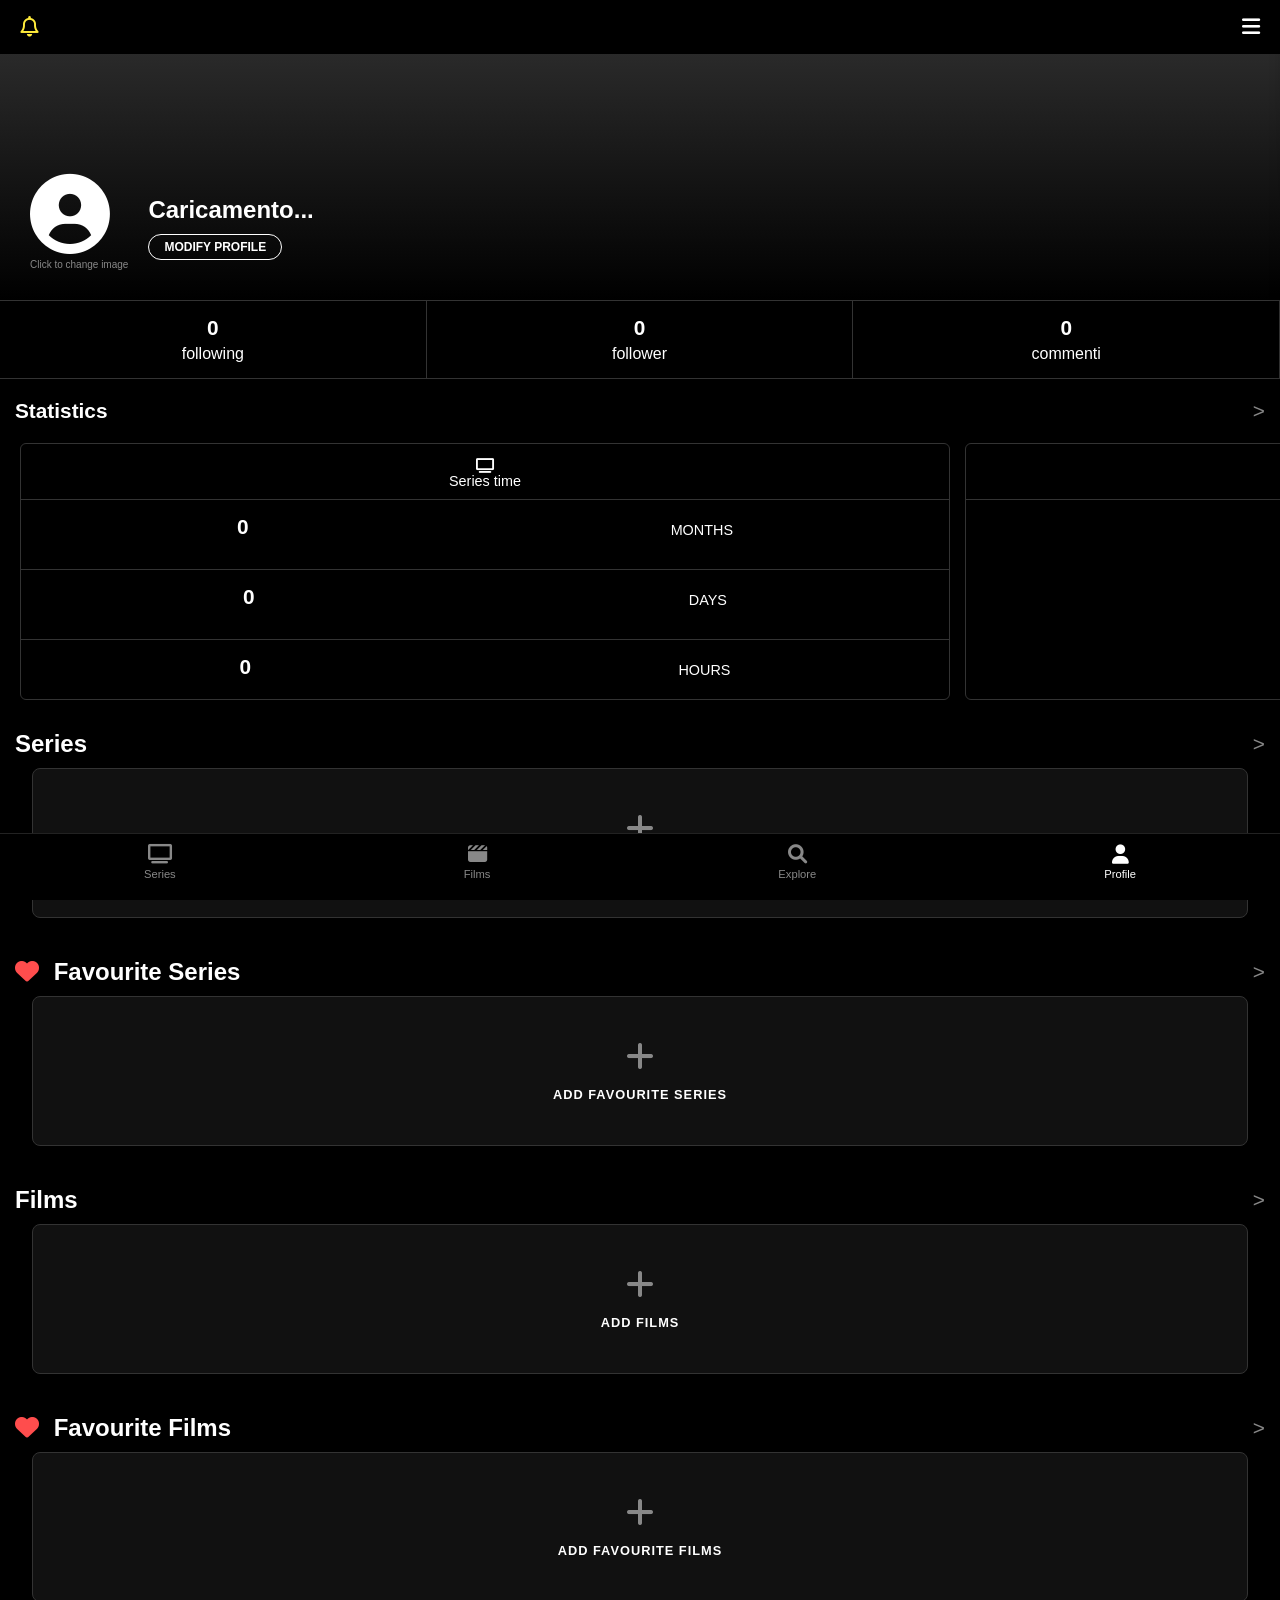
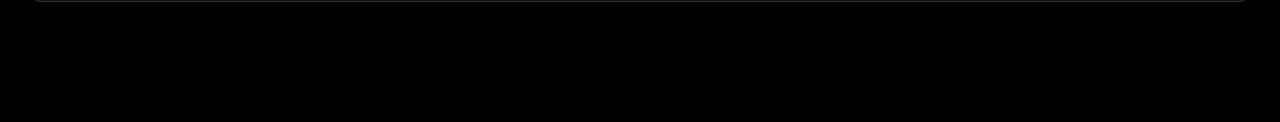
==== index.html @ 7d86c6ba "Merge pull request #9 from falcicchioandrea/file_css/feature_base File css/feature base" ====
<!DOCTYPE html>
<html lang="en">
    <head>
        <meta charset="UTF-8">
        <meta name="viewport" content="width=device-width, initial-scale=1.0">
        <title>TV Time - User Profile</title>
        <meta name="description" content="TV Time - User Profile">

        <link rel="icon" href="assets/favicon.ico" type="image/x-icon">   
        <link rel="stylesheet" href="style.css">
        <link rel="stylesheet" href="https://cdnjs.cloudflare.com/ajax/libs/font-awesome/6.0.0-beta3/css/all.min.css">
        <script src="script.js" defer></script>
    </head>
    <body>
        <!-- Header Section-->
         <header class="header">
            <a href="#" class="bell-icon"><i class="far fa-bell"></i></a> <!-- Dobbiamo aggiungere un file notifiche.html a cui reinderizzare l'utente quando clicca sulla campanella-->
            <button class="menu-btn" aria-label="Open settings menu"><i class="fa-solid fa-bars"></i></button> <!-- Dobbiamo aggiungere un menu a comparsa quando l'utente clicca sull'icona del menu -->
         </header>
        
        <nav class="side-menu" id="side-menu" aria-label="Settings Menu">
            <div class="menu-header">
                <h3>Impostazioni</h3>
                <button id="close-menu-btn" aria-label="Chiudi Menu">
                    <i class="fas fa-times"></i>
                </button>
            </div>
            <ul>
                <li><a href="#"><i class="fas fa-cog"></i> Preferenze </a></li>
                <li><a href="#"><i class="fas fa-question-circle"></i> Supporto </a></li>
                <li><a href="#"><i class="fas fa-sign-out-alt"></i> Logout </a></li>
            </ul>
        </nav>

        <div class="menu-overlay" id="menu-overlay"></div>

        <!-- Hero Section -->
         <section class="hero-section" aria-label="User Profile Hero Section">
            <div class="profile-image">
                <i class="fas fa-circle-user" id="profile-picture"></i>  <!-- Da gestire con JavaScript -->
                <label for="upload-image" class="upload-label">Click to change image</label> 
                <input type="file" id="upload-image" accept="image/*" style="display:none;"> 
            </div>
            <div class="profile-details">
                <h1 id="username">Caricamento...</h1> <!-- Dobbiamo sostituire "Caricamento..."con il nome reale dell'utente, si fa con JavaScript al momento del login -->
                <button class="edit-profile" aria-label="Edit Profile">MODIFY PROFILE</button>
            </div>
         </section>

        <!-- Main Section -->
         <main class="main content">
            <section class="social-statistics" aria-label="User Social Statistics">
                <div class="stat-item">
                    <span class="count" id="following-count">0</span>
                    <span class="label">following</span>
                </div>
                <div class="stat-item">
                    <span class="count" id="follower-count">0</span>
                    <span class="label">follower</span>
                </div>
                <div class="stat-item">
                    <span class="count" id="comment-count">0</span>
                    <span class="label">commenti</span>
                </div>
            </section>

            <section class="statistics-section" aria-label="User Watching Statistics">
                <div class="statistics-header">
                    <h2>Statistics</h2>
                    <span class="arrow-icon">></span>
                </div>
                <div class="statistics-grid">
                    <div class="statistic-card">
                        <i class="fas solid fa-tv"></i> Series time
                        <div><span class="count" id="series-months">0</span> MONTHS</div>
                        <div><span class="count" id="series-days">0</span> DAYS</div>
                        <div><span class="count" id="series-hours">0</span> HOURS</div>
                    </div>
                    <div class = "statistic-card">
                        <i class="fas solid fa-clapperboard"></i> Episodes watched
                        <div><span class="count" id="episodes-watched">0</span>
                        </div>
                    </div>
                    <div class="statistic-card">
                        <i class="fas solid fa-tv"></i> Films time 
                        <div><span class="count" id="films-months">0</span> MONTHS</div>
                        <div><span class="count" id="films-days">0</span> DAYS</div>
                        <div><span class="count" id="films-hours">0</span> HOURS</div>
                    </div>
                    <div class="statistic-card">
                        <i class="fas solid fa-clapperboard"></i> Films watched
                        <div><span class="count" id="films-watched">0</span></div>
                    </div>
                </div>
            </section>

            <section class="series-section" aria-label="User Series Section">
                <div class="series__header">
                    <h2>Series</h2>
                    <span class="arrow-icon">></span>
                </div>

                <button class="add-box" type="button">
                    <i class="fas fa-solid fa-plus"></i>
                    <span>ADD SERIES</span> 
                </button>
            </section>

            <section class="favseries-section" aria-label="User Favourite Series Section">
                <div class="favseries__header">
                    <h2><i class="fas fa-heart"></i> Favourite Series</h2>
                    <span class="arrow-icon">></span>
                </div>

                <button class="add-box" type="button">
                    <i class="fas fa-solid fa-plus"></i>
                    <span>ADD FAVOURITE SERIES</span> 
                </button>
            </section>

            <section class="films-section" aria-label="User Films Section">
                <div class="films__header">
                    <h2>Films</h2>
                    <span class="arrow-icon">></span>
                </div>

                <button class="add-box" type="button">
                    <i class="fas fa-solid fa-plus"></i>
                    <span>ADD FILMS</span> 
                </button>
            </section>

            <section class="favfilms-section" aria-label="User Favourite Films Section">
                <div class="favfilms__header">
                    <h2><i class="fas fa-heart"></i> Favourite Films</h2>
                    <span class="arrow-icon">></span>
                </div>

                <button class="add-box" type="button">
                    <i class="fas fa-solid fa-plus"></i>
                    <span>ADD FAVOURITE FILMS</span> 
                </button>
            </section>
         </main>

        <!-- Footer (Navigation Bar) -->
         <footer class="footer" aria-label="Site Footer">
            <nav aria-label="Main navigation">
                <ul class="nav-list">
                    <li><a href="#" aria-label="Series"><i class="fas fa-tv"></i> Series</a></li>
                    <li><a href="#" aria-label="Films"><i class="fas fa-clapperboard"></i> Films</a></li>
                    <li><a href="explore.html" aria-label="Explore"><i class="fas fa-search"></i> Explore</a></li>
                    <li><a href="index.html" aria-label="Profile"><i class="fas fa-user"></i> Profile</a></li>
                </ul>
            </nav>
         </footer>

         <script src="script.js"></script>
    </body>
</html>
---- style.css ----
:root {
    /* Color Variables */
    --primary-color: #102a67;
    --secondary-color: #501f87;
    --color-bg: #000000;
}

* {
    margin: 0;
    padding: 0;
    box-sizing: border-box;
    /* Include padding e border nella dimensione totale degli elementi */
}

/* Header Section */
header {
    display: flex;
    /* Attiva Flexbox: trasforma il contenitore in una riga */
    justify-content: space-between;
    /* Spinge il primo elemento a sinistra e l'ultimo a destra */
    align-items: center;
    /* Centra verticalmente le icone se hanno altezze diverse */
    padding: 15px 20px;
    /* Crea respiro dai bordi (sopra-sotto, destra-sinistra) */
    position: fixed;
    /* Lo "stacchiamo" dal flusso per sovrapporlo allo sfondo */
    width: 100%;
    /* Essendo absolute, dobbiamo dirgli di occupare tutta la larghezza */
    z-index: 10;
    background: #000;
    /* Lo tiene "sopra" a tutto il resto */
}

.bell-icon {
    color: #ffeb3b;
    /* Colore giallo della campana */
    font-size: 1.3rem;
    /* Dimensione dell'icona */
}

.menu-btn {
    /* 1. Rimuoviamo gli stili di default del pulsante */
    background: none;
    /* Toglie lo sfondo grigio */
    border: none;
    /* Toglie il bordo nero/grigio */
    padding: 0;
    /* Rimuove spazi interni extra */
    cursor: pointer;
    /* Fa apparire la "manina" al passaggio del mouse */

    /* 2. Coloriamo e dimensioniamo l'icona all'interno */
    color: white;
    /* Rende le lineette/puntini bianchi */
    font-size: 1.3rem;
    /* Ingrandisce l'icona quanto basta */

    /* 3. Allineamento */
    display: flex;
    /* Per allineare l'icona al centro del pulsante */
    align-items: center;
    /* Centra verticalmente l'icona rispetto al box */
    justify-content: center;
    /* Centra orizzontalmente l'icona rispetto al box */
}

/* Hero Section */
.hero-section {
    display: flex;
    /* Allinea i figli (.profile-image e .profile-details) in riga */
    align-items: flex-end;
    /* Spinge tutto verso il basso della sezione */
    padding: 30px;
    /* Spazio dai bordi */
    height: 300px;
    /* Altezza della sezione */
    background: linear-gradient(180deg, #333 0%, #000 100%);
    /* Sfumatura da grigio a nero */
    color: white;
    /* Colore del testo*/
}

.profile-image {
    position: relative;
    /* Serve per posizionare la label sopra l'icona */
    margin-right: 20px;
    /* Distanza dal testo MODIFY a destra */
}

.profile-image i {
    font-size: 80px;
    /* Grandezza dell'icona FontAwesome */
    color: white;
    display: block;
    /* Rende l'icona un blocco per posizionare la label sotto di essa */
}

/* !!! Qui in realtà vorrei eliminare la label "Click to change Image" e permettere di cliccare direttamente sull'icona */

.upload-label {
    display: block;
    font-size: 10px;
    color: #888;
    cursor: pointer;
    /* Cambia il cursore per indicare che è cliccabile */
    margin-top: 5px;
    text-align: center;
}

.profile-details {
    display: flex;
    flex-direction: column;
    /* Mette in colonna l'username e il bottone */
    gap: 10px;
    /* Spazio tra username e bottone */
    padding-bottom: 10px;
    /* Allineamento con la base dell'icona */
}

#username {
    font-size: 24px;
    font-weight: bold;
    margin: 0;
    /* Rimuove margini extra del tag h1 */
}

.edit-profile {
    background-color: transparent;
    /* Sfondo vuoto: in modo da riottenere il nero dell'Hero in background */
    color: white;
    /* Testo bianco */
    border: 1px solid white;
    /* Bordo sottile */
    border-radius: 20px;
    /* Arrotonda i lati */
    padding: 5px 15px;
    /* Spazio interno (sopra-sotto, destra-sinistra) */
    font-size: 12px;
    font-weight: bold;
    /* Grassetto */
    cursor: pointer;
    width: fit-content;
    /* Il bottone si adatta alla lunghezza del testo MODIFY PROFILE */
    transition: 0.3s;
    /* Rende l'hover più morbido */
}

.edit-profile:hover {
    background-color: white;
    /* Inverte i colori al passaggio del mouse */
    color: black;
}

/* Main Section */
.social-statistics {
    display: flex;
    /* Trasforma la sezione in una riga orizzontale */
    width: 100%;
    /* Occupa tutta la larghezza disponibile */
    background-color: #000;
    /* Sfondo nero profondo */
    border-top: 1px solid #333;
    /* Linea grigia sottile sopra */
    border-bottom: 1px solid #333;
    /* Linea grigia sottile sotto */
    color: white;
    /* Testo bianco */
}

.stat-item {
    flex: 1;
    /* Forza le 3 scatole a dividersi lo spazio in parti uguali (1/3 ciascuna) */
    display: flex;
    /* Usiamo flex anche qui per allineare il contenuto interno */
    flex-direction: column;
    /* Mette in colonna il numero e la scritta */
    align-items: center;
    /* Centra tutto orizzontalmente */
    padding: 15px 0;
    /* Spazio interno sopra e sotto per dare "respiro" */
    border-right: 1px solid #333;
    /* Crea la linea verticale divisoria sulla destra di ogni scatola */
}

.count {
    color: #ffffff;
    /* Bianco puro */
    font-size: 1.2rem;
    /* Un po' più grande del testo normale */
    font-weight: bold;
    /* Grassetto per farlo risaltare */
    margin-bottom: 5px;
    /* Spazio tra il numero e la scritta */
}

body {
    background-color: #000000;
    /* Nero assoluto */
    margin: 0;
    /* Rimuove i bordi bianchi predefiniti del browser */
    padding: 0;
    color: #ffffff;
    /* Testo bianco di base per tutta la pagina */
    font-family: sans-serif;
    /* Un font pulito */
}

/* Sezione Statistiche */
.statistics-header {
    display: flex;
    /* Flexbox per allineare titolo e freccia sulla stessa riga */
    justify-content: space-between;
    /* Spinge titolo e freccia ai lati */
    align-items: center;
    padding: 20px 10px;
    color: white;
    /* Colore del testo del titolo e della freccia */
}

.statistics-header h2 {
    font-size: 1.3rem;
    font-weight: bold;
}

.arrow-icon {
    color: #888;
    /* Grigio per la freccetta */
    font-size: 1.3rem;
}

.statistics-grid {
    display: flex;
    flex-wrap: nowrap;
    /* Impedisce alle card di andare a capo, creando una riga orizzontale */
    overflow-x: auto;
    /* Crea 4 colonne uguali */
    gap: 15px;
    padding: 10px 20px;
    /* Spazio tra le card */
}

.statistics-grid::-webkit-scrollbar {
    display: none;
    /* Per Chrome, Safari e Opera */
}

.statistic-card {
    background-color: #000;
    border: 1px solid #333;
    /* Bordo grigio scuro */
    border-radius: 6px;
    padding: 0;
    scroll-snap-align: center;
    text-align: center;
    color: white;
    display: flex;
    flex-direction: column;
    flex: 0 0 75%;
    /* Ogni card occupa l'75% della larghezza del container, lasciando spazio per lo scroll */
    padding-top: 15px;
    font-size: 0.9rem;
}

.statistic-card > div,
.statistic-card .count-container {
    display: flex;
    justify-content: space-around;
    align-items: center;
    border-top: 1px solid #333;
    margin-top: 10px;
    padding: 15px 5px;
    width: 100%;
}

.count {
    display: block;
    /* Mette il numero sopra la scritta */
    font-size: 1.3rem;
    font-weight: bold;

}

.statistic-card span:not(.count) {
    /* Le scritte MONTHS, DAYS... */
    font-size: 0.6rem;
    color: #888;
    text-transform: uppercase;
}

.statistic-card small {
    font-size: 0.6rem;
    color: #aaa;
    display: block;
}

/* DA SISTEMARE ALCUNE COSE DELLA SEZIONE STATISTICS !!!!!! */

/* SEZIONI FILM E SERIE TV */
/* Applichiamo lo stesso stile a tutti gli header delle sezioni */
[class*="__header"], .statistics-header {
    display: flex;              
    justify-content: space-between;
    align-items: center;
    padding: 20px 15px 10px; /* Più spazio sopra, meno sotto verso il box */
    color: white;
}

[class*="__header"] h2 i {
    color: #ff4d4d; /* Colore rosso per il cuore dei preferiti */
    margin-right: 8px;
}

.add-box {
    width: 95%;                 /* Quasi tutta la larghezza */
    margin: 0 auto 20px;        /* Centrato con spazio sotto */
    height: 150px;              /* Altezza per essere cliccabile */
    background-color: #111;     /* Grigio leggermente diverso dallo sfondo */
    border: 1px solid #333;     /* Bordo sottile */
    border-radius: 8px;
    display: flex;
    flex-direction: column;     /* Icona sopra, testo sotto */
    justify-content: center;
    align-items: center;
    gap: 15px;
    color: white;
    cursor: pointer;
}

.add-box:hover {
    background-color: #1a1a1a;       /* Si schiarisce al passaggio */
}

.add-box i {
    font-size: 2rem;            /* Icona del "+" grande */
    color: #888;
}

.add-box span {
    font-size: 0.8rem;
    font-weight: bold;
    letter-spacing: 1px;
}

/* Footer Section */

.footer {
    position: fixed;            /* Rimane fisso sullo schermo */
    bottom: 0;
    left: 0;
    width: 100%;
    background-color: #000;     /* Sfondo nero pieno */
    border-top: 1px solid #222; /* Linea di separazione sottile */
    padding: 10px 0 20px;       /* Più padding sotto */
    z-index: 100;               /* Sempre sopra agli altri elementi */
}

.nav-list {
    display: flex;
    justify-content: space-around; /* Distribuisce le 4 icone in modo equo */
    list-style: none;
    padding: 0;
    margin: 0;
}

.nav-list li a {
    text-decoration: none;
    color: #888;                /* Colore icone non attive */
    display: flex;
    flex-direction: column;     /* Icona sopra, testo sotto */
    align-items: center;
    font-size: 0.7rem;
    gap: 5px;
}

/* Quando l'utente è sulla pagina Profilo (index.html) */
.nav-list li a[aria-label="Profile"] {
    color: white;               /* L'icona attiva diventa bianca */
}

.nav-list i {
    font-size: 1.2rem;          /* Dimensione icone footer */
}

main {
    padding-bottom: 100px; /* Crea uno spazio per non far coprire i box dal footer */
}


ul {
    list-style-type: none;
}

.side-menu {
    position: fixed;
    /* Posiziona il menu lateralmente */
    top: 0;
    right: -300px;
    /* Nasconde il menù fuori dallo schermo a destra */
    width: 300px;
    height: 100vh;
    /* Occupa tutta l'altezza dello schermo */
    background-color: #000000;
    box-shadow: -2px 0 10px rgba(0, 0, 0, 0.1);
    transition: right 0.3s ease;
    z-index: 1000;
    /* Assicura che il menu sia sopra tutto */
    padding: 30px;
}

.side-menu.active {
    right: 0;
    /* Quando ha la classe 'active', scorre a destra */
}

.menu-overlay {
    position: fixed;
    top: 0;
    left: 0;
    width: 100vw;
    height: 100vh;
    background-color: rgba(0, 0, 0, 0.5);
    display: none;
    /* Nascosto di default */
    z-index: 999;
}

.menu-overlay.active {
    display: block;
    /* Quando ha la classe 'active', si mostra */
}

.menu-header {
    display: flex;
    /* Permette allineamento flessibile */
    justify-content: space-between;
    align-items: center;
    margin-bottom: 20px;
}

#close-menu-btn {
    background: none;
    /* Sfondo trasparente */
    border: none;
    /* Nessun bordo */
    color: white;
    /* Testo bianco */
    font-size: 1.5rem;
    /* Dimensione del testo (più grande) */
    cursor: pointer;
    /* Cambia il cursore in un 'puntatore' per indicare che è cliccabile */
}
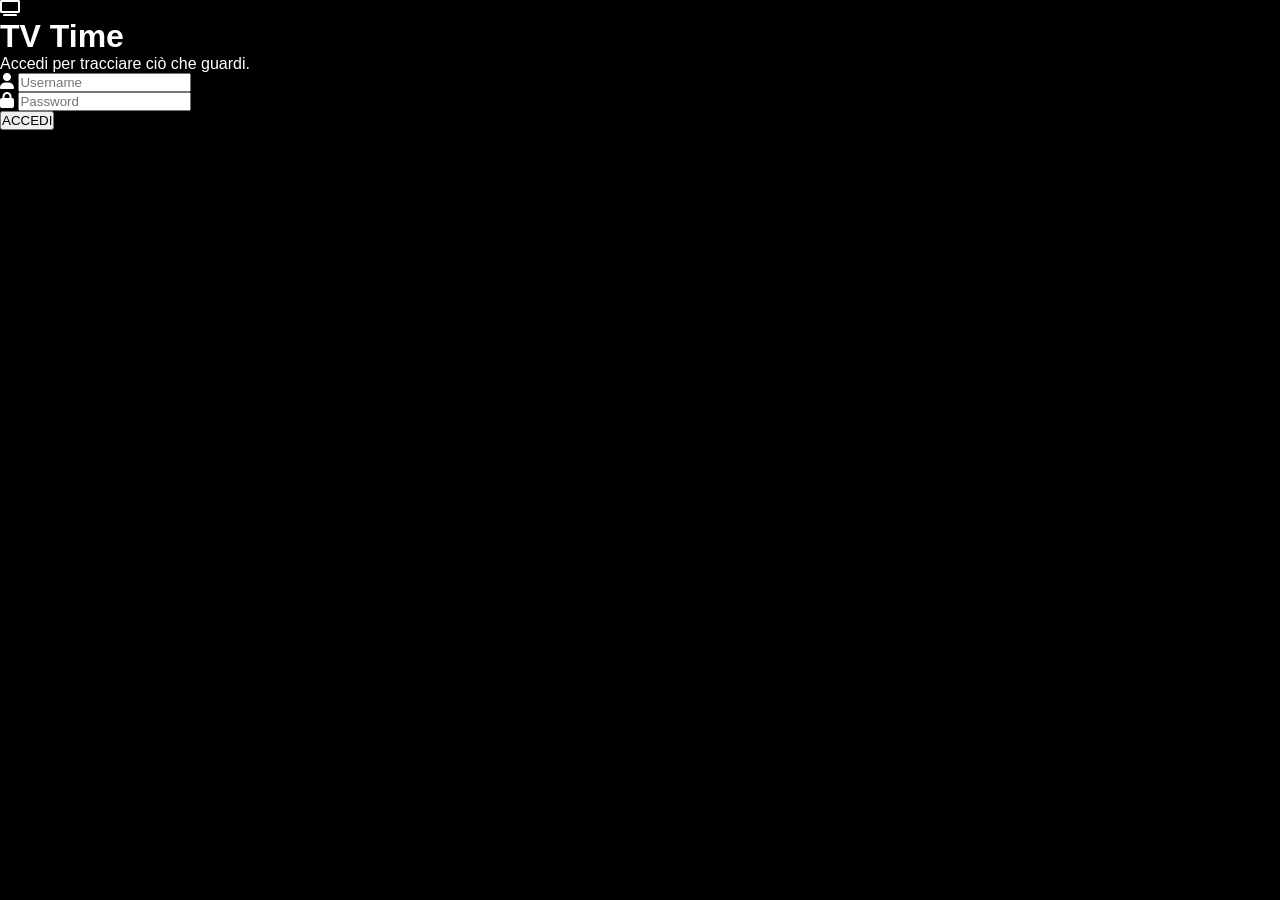
==== commit 3497095a: "Merge pull request #11 from falcicchioandrea/feature/hamburger-menu Feature/hamburger menu" ====
--- a/index.html
+++ b/index.html
@@ -20,15 +20,15 @@
         
         <nav class="side-menu" id="side-menu" aria-label="Settings Menu">
             <div class="menu-header">
-                <h3>Impostazioni</h3>
+                <h3>Menù</h3>
                 <button id="close-menu-btn" aria-label="Chiudi Menu">
                     <i class="fas fa-times"></i>
                 </button>
             </div>
             <ul>
-                <li><a href="#"><i class="fas fa-cog"></i> Preferenze </a></li>
-                <li><a href="#"><i class="fas fa-question-circle"></i> Supporto </a></li>
-                <li><a href="#"><i class="fas fa-sign-out-alt"></i> Logout </a></li>
+                <li><a href="#"><i class="fas fa-cog"></i> Impostazioni </a></li>
+                <li><a href="#"><i class="fas fa-share"></i> Condividi </a></li>
+                <li><a href="#"><i class="far fa-circle-question"></i> Help Center </a></li>
             </ul>
         </nav>
 
--- a/style.css
+++ b/style.css
@@ -261,7 +261,7 @@
     font-size: 0.9rem;
 }
 
-.statistic-card > div,
+.statistic-card>div,
 .statistic-card .count-container {
     display: flex;
     justify-content: space-around;
@@ -294,31 +294,41 @@
 }
 
 /* DA SISTEMARE ALCUNE COSE DELLA SEZIONE STATISTICS !!!!!! */
+/* Cioè visto che è stato fatto con LLM, rivedere e rimuovere parti superflue */
 
 /* SEZIONI FILM E SERIE TV */
 /* Applichiamo lo stesso stile a tutti gli header delle sezioni */
-[class*="__header"], .statistics-header {
-    display: flex;              
+[class*="__header"],
+.statistics-header {
+    display: flex;
     justify-content: space-between;
     align-items: center;
-    padding: 20px 15px 10px; /* Più spazio sopra, meno sotto verso il box */
+    padding: 20px 15px 10px;
+    /* Più spazio sopra, meno sotto verso il box */
     color: white;
 }
 
 [class*="__header"] h2 i {
-    color: #ff4d4d; /* Colore rosso per il cuore dei preferiti */
+    color: #ff4d4d;
+    /* Colore rosso per il cuore dei preferiti */
     margin-right: 8px;
 }
 
 .add-box {
-    width: 95%;                 /* Quasi tutta la larghezza */
-    margin: 0 auto 20px;        /* Centrato con spazio sotto */
-    height: 150px;              /* Altezza per essere cliccabile */
-    background-color: #111;     /* Grigio leggermente diverso dallo sfondo */
-    border: 1px solid #333;     /* Bordo sottile */
+    width: 95%;
+    /* Quasi tutta la larghezza */
+    margin: 0 auto 20px;
+    /* Centrato con spazio sotto */
+    height: 150px;
+    /* Altezza per essere cliccabile */
+    background-color: #111;
+    /* Grigio leggermente diverso dallo sfondo */
+    border: 1px solid #333;
+    /* Bordo sottile */
     border-radius: 8px;
     display: flex;
-    flex-direction: column;     /* Icona sopra, testo sotto */
+    flex-direction: column;
+    /* Icona sopra, testo sotto */
     justify-content: center;
     align-items: center;
     gap: 15px;
@@ -327,11 +337,13 @@
 }
 
 .add-box:hover {
-    background-color: #1a1a1a;       /* Si schiarisce al passaggio */
+    background-color: #1a1a1a;
+    /* Si schiarisce al passaggio */
 }
 
 .add-box i {
-    font-size: 2rem;            /* Icona del "+" grande */
+    font-size: 2rem;
+    /* Icona del "+" grande */
     color: #888;
 }
 
@@ -344,19 +356,25 @@
 /* Footer Section */
 
 .footer {
-    position: fixed;            /* Rimane fisso sullo schermo */
+    position: fixed;
+    /* Rimane fisso sullo schermo */
     bottom: 0;
     left: 0;
     width: 100%;
-    background-color: #000;     /* Sfondo nero pieno */
-    border-top: 1px solid #222; /* Linea di separazione sottile */
-    padding: 10px 0 20px;       /* Più padding sotto */
-    z-index: 100;               /* Sempre sopra agli altri elementi */
+    background-color: #000;
+    /* Sfondo nero pieno */
+    border-top: 1px solid #222;
+    /* Linea di separazione sottile */
+    padding: 10px 0 20px;
+    /* Più padding sotto */
+    z-index: 100;
+    /* Sempre sopra agli altri elementi */
 }
 
 .nav-list {
     display: flex;
-    justify-content: space-around; /* Distribuisce le 4 icone in modo equo */
+    justify-content: space-around;
+    /* Distribuisce le 4 icone in modo equo */
     list-style: none;
     padding: 0;
     margin: 0;
@@ -364,9 +382,11 @@
 
 .nav-list li a {
     text-decoration: none;
-    color: #888;                /* Colore icone non attive */
-    display: flex;
-    flex-direction: column;     /* Icona sopra, testo sotto */
+    color: #888;
+    /* Colore icone non attive */
+    display: flex;
+    flex-direction: column;
+    /* Icona sopra, testo sotto */
     align-items: center;
     font-size: 0.7rem;
     gap: 5px;
@@ -374,15 +394,18 @@
 
 /* Quando l'utente è sulla pagina Profilo (index.html) */
 .nav-list li a[aria-label="Profile"] {
-    color: white;               /* L'icona attiva diventa bianca */
+    color: white;
+    /* L'icona attiva diventa bianca */
 }
 
 .nav-list i {
-    font-size: 1.2rem;          /* Dimensione icone footer */
+    font-size: 1.2rem;
+    /* Dimensione icone footer */
 }
 
 main {
-    padding-bottom: 100px; /* Crea uno spazio per non far coprire i box dal footer */
+    padding-bottom: 100px;
+    /* Crea uno spazio per non far coprire i box dal footer */
 }
 
 
@@ -448,4 +471,66 @@
     /* Dimensione del testo (più grande) */
     cursor: pointer;
     /* Cambia il cursore in un 'puntatore' per indicare che è cliccabile */
+}
+
+/* Stile per la lista (ul) delle voci del menù laterale */
+.side-menu ul {
+    margin-top: 20px;
+    /* Crea uno spazio vuoto sopra la lista per separarla dall'intestazione (header) del menù */
+}
+
+/* Stile per i singoli elementi della lista (li) */
+.side-menu li {
+    margin-bottom: 10px;
+    /* Crea uno spazio vuoto sotto ogni voce per non farle sembrare troppo attaccate tra loro */
+}
+
+/* Stile per i link (a) cliccabili all'interno del menù */
+.side-menu a {
+    color: #e0e0e0;
+    /* Imposta un testo grigio chiaro che fa contrasto con lo sfondo nero senza affaticare la vista */
+    text-decoration: none;
+    /* Rimuove la fastidiosa sottolineatura predefinita dei link */
+    font-size: 1.1rem;
+    /* Aumenta leggermente la grandezza del testo per renderlo più leggibile */
+    display: flex;
+    /* Trasforma il link in un contenitore flessibile, essenziale per allineare icona e testo */
+    align-items: center;
+    /* Centra verticalmente l'icona rispetto al testo sulla stessa riga */
+    gap: 15px;
+    /* Imposta una distanza fissa (spazio vuoto) di 15px tra l'icona e il testo */
+    padding: 12px 15px;
+    /* Aggiunge spazio interno ingrandendo l'area cliccabile */
+    border-radius: 8px;
+    /* Arrotonda leggermente gli angoli del riquadro, visibile soprattutto all'hover */
+    transition: background-color 0.3s ease, color 0.3s ease;
+    /* Rende fluidi e morbidi (in 0.3 secondi) i cambiamenti di colore quando si fa hover */
+}
+
+/* Stato 'hover': cosa succede quando il mouse passa sopra il link */
+.side-menu a:hover {
+    background-color: #1a1a1a;
+    /* Mostra un riquadro di sfondo grigio scuro per evidenziare la selezione */
+    color: #ffffff;
+    /* Il testo, da grigio chiaro, diventa bianco puro brillante */
+}
+
+/* Stile per le icone (tag 'i' di FontAwesome) dentro i link */
+.side-menu a i {
+    font-size: 1.3rem;
+    /* Rende le icone leggermente più grandi del testo per dargli maggiore importanza */
+    width: 25px;
+    /* Impone una larghezza fissa. Evita che icone più larghe spostino il testo, mantenendo le scritte incolonnate */
+    text-align: center;
+    /* Centra le icone orizzontalmente nel loro blocco di 25px */
+    color: #888;
+    /* Imposta le icone a un grigio più scuro rispetto al testo di default */
+    transition: color 0.3s ease;
+    /* L'animazione fluida del colore si applica anche all'icona */
+}
+
+/* Cosa succede all'icona quando il mouse passa sopra il link intero */
+.side-menu a:hover i {
+    color: #ffffff;
+    /* Come il testo, anche l'icona si 'accende' diventando bianca quando selezionata */
 }
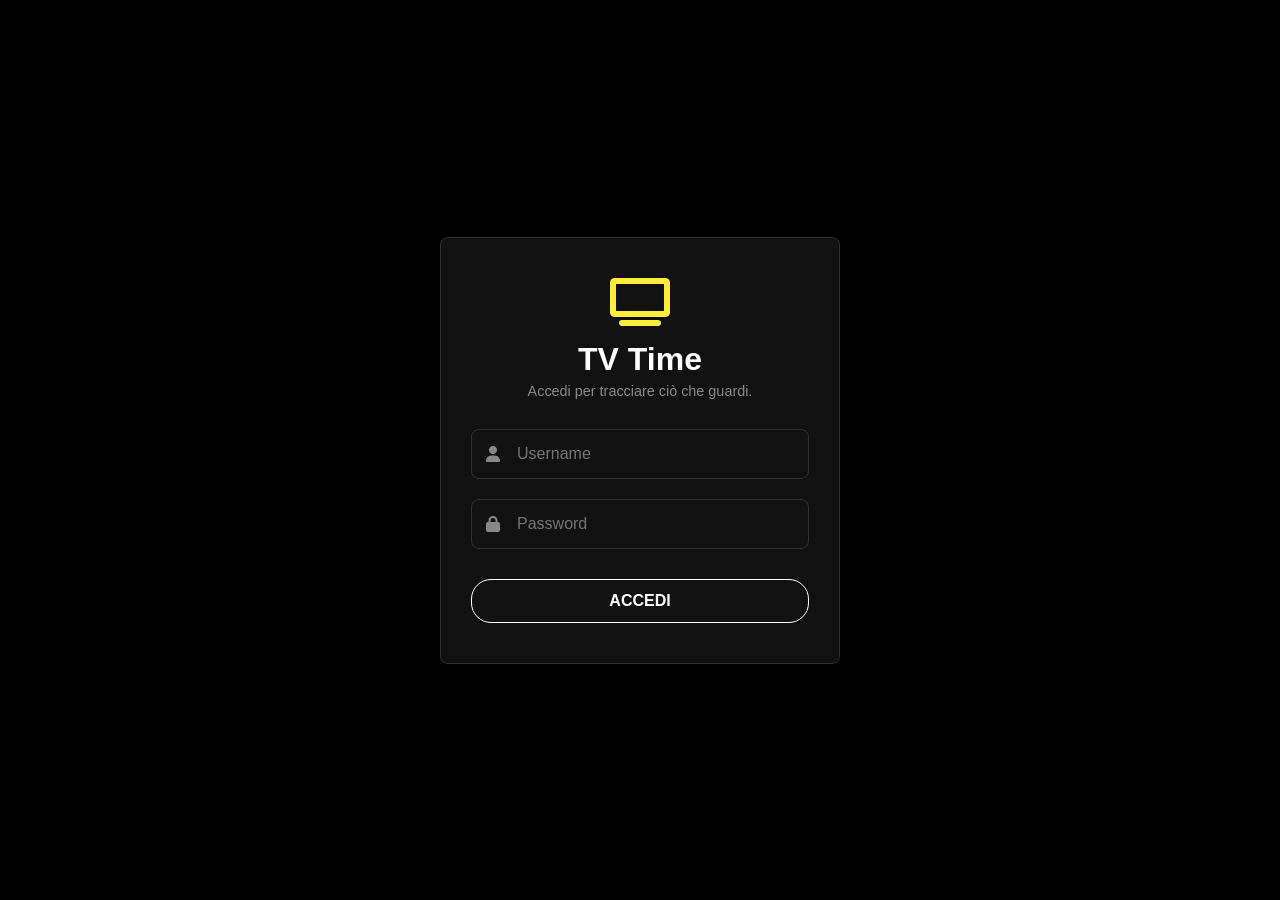
==== commit a381f8dd: "Merge branch 'main' into feat/login_page" ====
--- a/index.html
+++ b/index.html
@@ -1,5 +1,5 @@
 <!DOCTYPE html>
-<html lang="en">
+<html lang="it">
     <head>
         <meta charset="UTF-8">
         <meta name="viewport" content="width=device-width, initial-scale=1.0">
--- a/style.css
+++ b/style.css
@@ -473,6 +473,126 @@
     /* Cambia il cursore in un 'puntatore' per indicare che è cliccabile */
 }
 
+/* --- SEZIONE LOGIN --- */
+.login-body {
+    display: flex;
+    /* Permette di centrare verticalmente e orizzontalmente */
+    justify-content: center;
+    /* Posiziona il contenuto al centro (orizzontalmente) */
+    align-items: center;
+    /* Posiziona il contenuto al centro (verticalmente) */
+    height: 100vh;
+    /* Occupa tutta l'altezza dello schermo */
+    background-color: #000;
+    /* Sfondo nero */
+}
+
+.login-container {
+    background-color: #111;
+    /* Sfondo grigio scuro */
+    border: 1px solid #333;
+    /* Bordo grigio scuro */
+    border-radius: 8px;
+    /* Angoli arrotondati */
+    padding: 40px 30px;
+    /* Spazio interno: 40px sopra/sotto, 30px ai lati */
+    width: 90%;
+    /* Larghezza: 90% dello schermo */
+    max-width: 400px;
+    /* Larghezza massima: non superare i 400px */
+    text-align: center;
+    /* Centra il testo */
+    box-shadow: 0 4px 15px rgba(0, 0, 0, 0.2);
+    /* Ombra diffusa per staccare il box dallo sfondo */
+}
+
+/* Seleziona il titolo: TV Time */
+.login-header h1 {
+    font-size: 2rem;
+    /* Dimensione del carattere */
+    margin: 15px 0 5px;
+    /* Margine del titolo */
+}
+
+/* Seleziona il sottotitolo: Accedi per tracciare ciò che guardi. */
+.login-header p {
+    color: #888;
+    /* Colore del sottotitolo */
+    font-size: 0.9rem;
+    /* Dimensione del carattere */
+    margin-bottom: 30px;
+    /* Spazio sotto il sottotitolo */
+}
+
+/* Seleziona il logo*/
+.login-logo {
+    font-size: 3rem;
+    /* Dimensione del carattere */
+    color: #ffeb3b;
+    /* Colore del logo (lo stesso della campanella in alto a sx)*/
+}
+
+.login-form {
+    display: flex;
+    /* Permette di allineare gli elementi */
+    flex-direction: column;
+    /* Dispone gli elementi in colonna */
+    gap: 20px;
+    /* Aggiunge spazio tra gli elementi */
+}
+
+.input-group {
+    position: relative;
+    /* Per posizionare elementi in modo relativo all'interno del gruppo*/
+    display: flex;
+    /* Permette di allineare gli elementi */
+    align-items: center;
+    /* Posiziona il contenuto al centro (verticalmente) */
+}
+
+.input-group i {
+    position: absolute;
+    /* Per posizionare elementi in modo assoluto all'interno del gruppo*/
+    left: 15px;
+    /* Posiziona l'icona a 15px dal bordo sinistro */
+    color: #888;
+    /* Colore delle icone */
+}
+
+.input-group input {
+    width: 100%;
+    /* Occupa tutta la larghezza del gruppo */
+    padding: 15px 50px 15px 45px;
+    /* Spazio interno: 15px sopra/sotto, 50px a destra, 45px a sinistra */
+    border: 1px solid #333;
+    /* Bordo grigio scuro */
+    border-radius: 8px;
+    /* Angoli arrotondati */
+    background-color: #111;
+    /* Sfondo grigio scuro */
+    color: rgb(255, 255, 255);
+    /* Colore del testo */
+    font-size: 1rem;
+    /* Dimensione del carattere */
+}
+
+.login-btn {
+    background-color: transparent;      /* Sfondo trasparente */
+    color: white;                     /* Colore del testo */
+    border: 1px solid white;          /* Bordo bianco */
+    border-radius: 20px;                /* Angoli arrotondati */
+    padding: 12px;                      /* Spazio interno */
+    font-size: 1rem;                    /* Dimensione del carattere */
+    font-weight: bold;                  /* Testo in grassetto */
+    cursor: pointer;                    /* Cambia il cursore in un 'puntatore' per indicare che è cliccabile */
+    margin-top: 10px;                   /* Margine del bottone */
+}
+
+.login-btn:hover {
+    background-color: white;            /* Sfondo del bottone al passaggio del mouse */
+    color: black;                       /* Colore del testo al passaggio del mouse */
+
+  /* --- SEZIONE MENU HAMBURGER --- */
 /* Stile per la lista (ul) delle voci del menù laterale */
 .side-menu ul {
     margin-top: 20px;
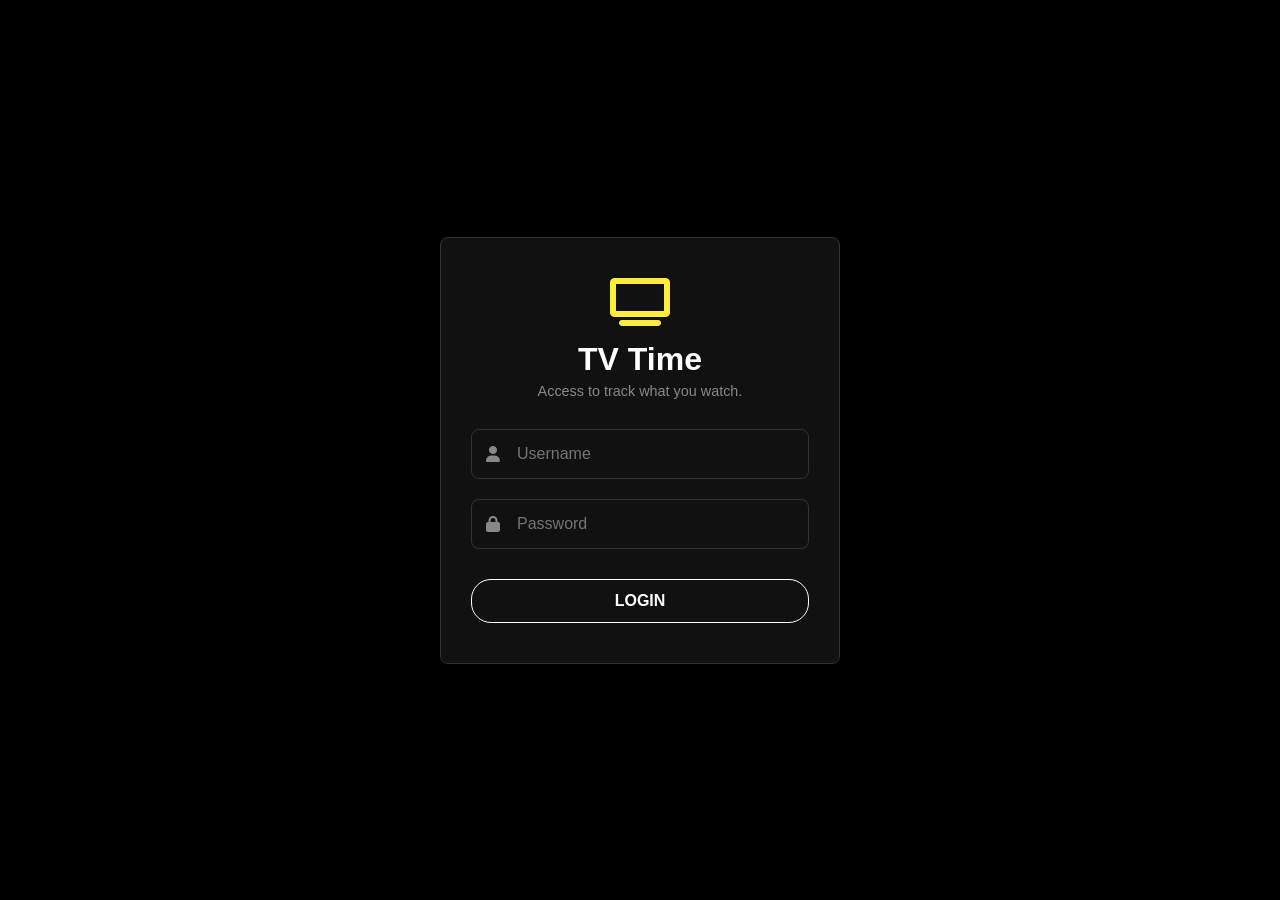
==== commit 0f7e13db: "Modificati i titoli" ====
--- a/index.html
+++ b/index.html
@@ -15,7 +15,7 @@
         <!-- Header Section-->
          <header class="header">
             <a href="#" class="bell-icon"><i class="far fa-bell"></i></a> <!-- Dobbiamo aggiungere un file notifiche.html a cui reinderizzare l'utente quando clicca sulla campanella-->
-            <button class="menu-btn" aria-label="Open settings menu"><i class="fa-solid fa-bars"></i></button> <!-- Dobbiamo aggiungere un menu a comparsa quando l'utente clicca sull'icona del menu -->
+            <button class="menu-btn" id="menu-btn" aria-label="Open settings menu"><i class="fa-solid fa-bars"></i></button> 
          </header>
         
         <nav class="side-menu" id="side-menu" aria-label="Settings Menu">
@@ -26,8 +26,8 @@
                 </button>
             </div>
             <ul>
-                <li><a href="#"><i class="fas fa-cog"></i> Impostazioni </a></li>
-                <li><a href="#"><i class="fas fa-share"></i> Condividi </a></li>
+                <li><a href="#"><i class="fas fa-cog"></i> Settings </a></li>
+                <li><a href="#"><i class="fas fa-share"></i> Share </a></li>
                 <li><a href="#"><i class="far fa-circle-question"></i> Help Center </a></li>
             </ul>
         </nav>
@@ -42,7 +42,7 @@
                 <input type="file" id="upload-image" accept="image/*" style="display:none;"> 
             </div>
             <div class="profile-details">
-                <h1 id="username">Caricamento...</h1> <!-- Dobbiamo sostituire "Caricamento..."con il nome reale dell'utente, si fa con JavaScript al momento del login -->
+                <h1 id="username">Charging...</h1> <!-- Dobbiamo sostituire "Caricamento..."con il nome reale dell'utente, si fa con JavaScript al momento del login -->
                 <button class="edit-profile" aria-label="Edit Profile">MODIFY PROFILE</button>
             </div>
          </section>
@@ -60,7 +60,7 @@
                 </div>
                 <div class="stat-item">
                     <span class="count" id="comment-count">0</span>
-                    <span class="label">commenti</span>
+                    <span class="label">comments</span>
                 </div>
             </section>
 
@@ -150,7 +150,7 @@
                     <li><a href="#" aria-label="Series"><i class="fas fa-tv"></i> Series</a></li>
                     <li><a href="#" aria-label="Films"><i class="fas fa-clapperboard"></i> Films</a></li>
                     <li><a href="explore.html" aria-label="Explore"><i class="fas fa-search"></i> Explore</a></li>
-                    <li><a href="index.html" aria-label="Profile"><i class="fas fa-user"></i> Profile</a></li>
+                    <li><a href="index.html" class="active" aria-label="Profile"><i class="fas fa-user"></i> Profile</a></li>
                 </ul>
             </nav>
          </footer>
--- a/style.css
+++ b/style.css
@@ -591,7 +591,7 @@
 .login-btn:hover {
     background-color: white;            /* Sfondo del bottone al passaggio del mouse */
     color: black;                       /* Colore del testo al passaggio del mouse */
-
+}
   /* --- SEZIONE MENU HAMBURGER --- */
 /* Stile per la lista (ul) delle voci del menù laterale */
 .side-menu ul {
@@ -653,4 +653,112 @@
 .side-menu a:hover i {
     color: #ffffff;
     /* Come il testo, anche l'icona si 'accende' diventando bianca quando selezionata */
+}
+
+/*---SECTION EXPLORE---*/
+
+.explore-header {
+    border-bottom: 1px solid white; /* Linea di separazione inferiore */
+    height: 80px;                   /* Altezza fissa dell'header */
+}
+
+/* Stile ricerca avanzata */
+.search-form {
+    padding: 100px 10px 20px; /* Spazio interno (100px in alto per evitare l'header fisso) */
+    display: flex; /* Allinea gli elementi sulla stessa riga */
+    align-items: center; /* Centra verticalmente input e bottone */
+    gap: 5px; /* Distanza tra input e bottone annulla */
+}
+
+.search-form input {
+    flex: 1; /* Occupa tutto lo spazio orizzontale disponibile */
+    background-color: #1a1a1a; /* Sfondo grigio scuro */
+    border: 1px solid #333; /* Bordo grigio */
+    border-radius: 8px; /* Angoli arrotondati */
+    padding: 12px 10px; /* Spazio interno della casella */
+    color: white; /* Testo bianco */
+    font-size: 1rem; /* Dimensione del testo */
+    outline: none; /* Rimuove il contorno blu di selezione predefinito */
+}
+
+.search-form input::placeholder {
+    color: #888; /* Colore del testo segnaposto */
+}
+
+/* Stile per il tasto Annulla */
+.cancel-btn {
+    background: none; /* Nessuno sfondo */
+    border: none; /* Nessun bordo */
+    color: #888; /* Testo grigio */
+    font-size: 1rem; /* Dimensione del testo */
+    cursor: pointer; /* Mostra la manina al passaggio del mouse */
+    transition: color 0.3s ease, opacity 0.3s ease; /* Animazione fluida al passaggio del mouse */
+}
+
+.cancel-btn:hover {
+    opacity: 0.7; /* Leggera trasparenza all'hover per dare feedback */
+}
+
+/* Risultati della ricerca */
+.result-film {
+    display: flex; /* Dispone gli elementi sulla stessa riga */
+    align-items: center; /* Centra verticalmente gli elementi */
+    padding: 15px; /* Spazio interno del risultato */
+    border-bottom: 1px solid #333; /* Linea divisoria tra i risultati */
+    gap: 15px; /* Distanza tra locandina, testo e bottone "+" */
+}
+
+.img-film-container {
+    flex-shrink: 0; /* Impedisce alla locandina di restringersi se il titolo è lungo */
+}
+
+.result-poster {
+    width: 80px; /* Larghezza fissa locandina */
+    height: 120px; /* Altezza fissa locandina */
+    object-fit: cover; /* Taglia l'immagine mantenendo le proporzioni intatte */
+    border-radius: 6px; /* Angoli smussati */
+}
+
+.result-details {
+    flex: 1; /* Occupa tutto lo spazio centrale disponibile */
+    display: flex; /* Applica flexbox ai testi */
+    flex-direction: column; /* Mette titolo e statistiche in colonna */
+    gap: 5px; /* Distanza tra titolo e statistiche */
+}
+
+.result-title {
+    font-size: 1.2rem; /* Dimensione del titolo */
+    margin: 0; /* Rimuove i margini di default */
+}
+
+.result-stats {
+    color: #888; /* Testo grigio */
+    font-size: 1rem; /* Dimensione testo statistiche */
+    display: flex; /* Allinea icona e testo in riga */
+    margin: 0; /* Rimuove margini di default */
+    gap: 6px; /* Distanza tra icona e testo */
+}
+
+/* Bottone Aggiungi (+) */
+.add-to-list-btn {
+    background: none; /* Sfondo trasparente */
+    border: 1.5px solid #ffeb3b; /* Bordo giallo */
+    color: #ffeb3b; /* Icona gialla */
+    width: 30px; /* Larghezza bottone */
+    height: 30px; /* Altezza bottone */
+    border-radius: 8px; /* Angoli arrotondati */
+    display: flex; /* Per centrare l'icona interna */
+    justify-content: center; /* Centra orizzontalmente l'icona */
+    align-items: center; /* Centra verticalmente l'icona */
+    cursor: pointer; /* Cursore cliccabile */
+    transition: background-color 0.3s ease, color 0.3s ease, transform 0.1s ease; /* Transizioni fluide per hover e click */
+}
+
+.add-to-list-btn:hover {
+    background-color: #ffeb3b; /* Sfondo diventa giallo all'hover */
+    color: black; /* Icona diventa nera all'hover per contrasto */
+}
+
+.add-to-list-btn:active {
+    transform: scale(0.9); /* Rimpicciolisce il bottone al click per feedback visivo */
 }
